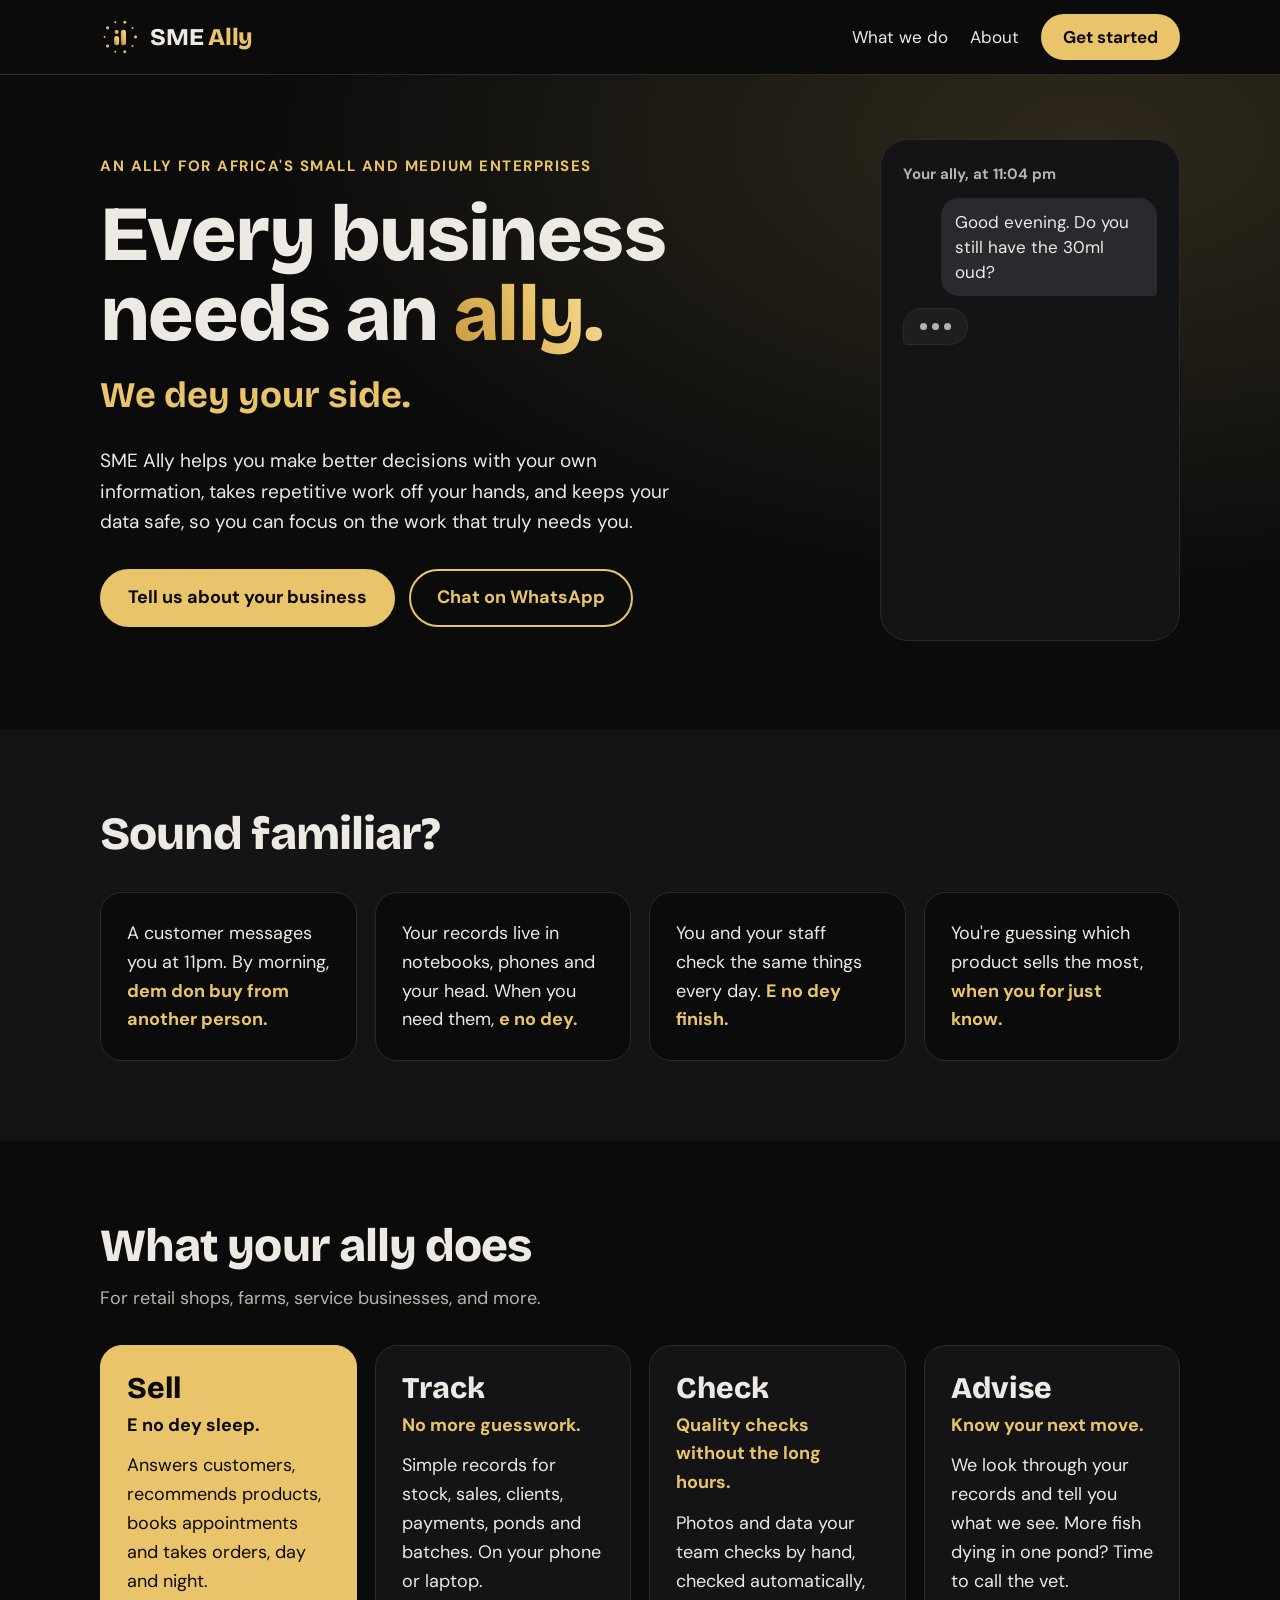
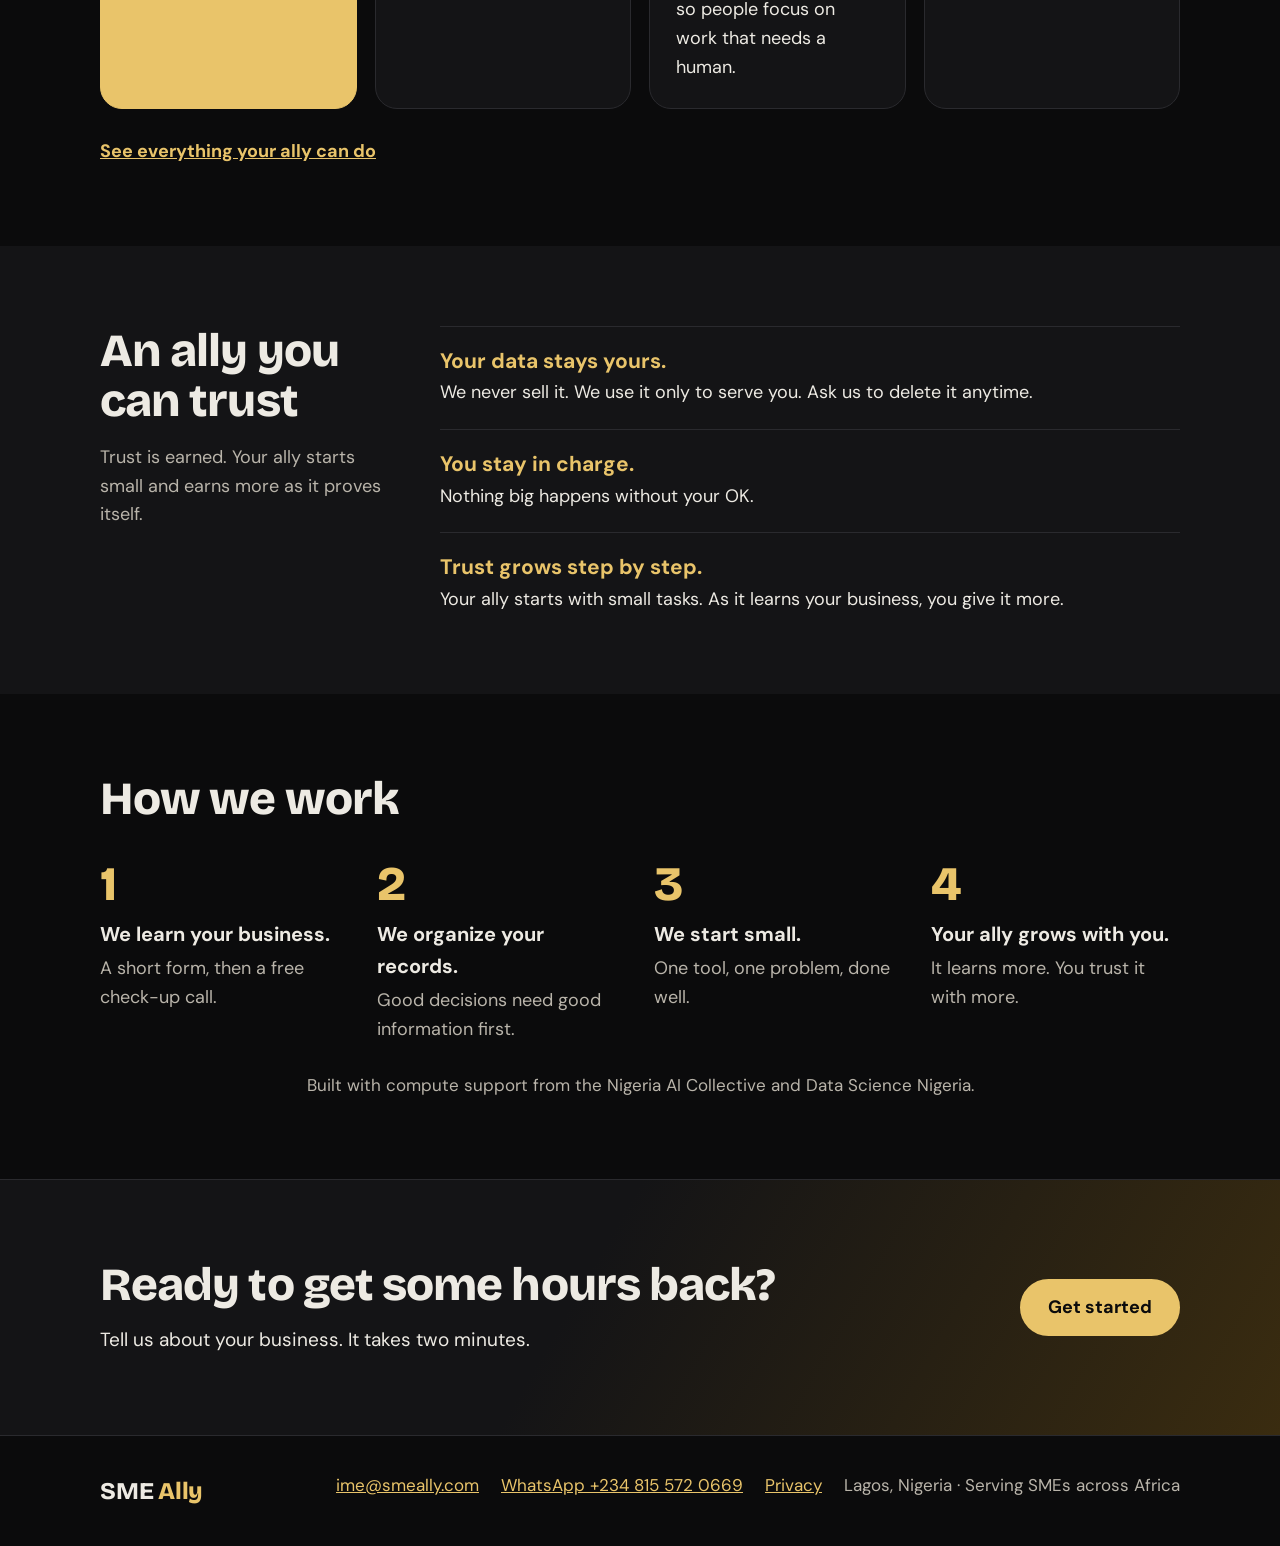
==== index.html @ 4cd68fbf "First upload" ====
<!doctype html>
<html lang="en">
<head>
<meta charset="utf-8">
<meta name="viewport" content="width=device-width, initial-scale=1">
<title>SME Ally: Every business needs an ally</title>
<meta name="description" content="SME Ally helps Africa's small and medium enterprises sell, track, check and decide better, with tools built around how your business really works.">
<meta name="theme-color" content="#0B0B0C">
<link rel="canonical" href="https://smeally.com/">
<meta property="og:type" content="website">
<meta property="og:site_name" content="SME Ally">
<meta property="og:title" content="SME Ally: Every business needs an ally">
<meta property="og:description" content="SME Ally helps Africa's small and medium enterprises sell, track, check and decide better, with tools built around how your business really works.">
<meta property="og:url" content="https://smeally.com/">
<meta property="og:image" content="https://smeally.com/images/og-image.png">
<meta property="og:image:width" content="1200">
<meta property="og:image:height" content="630">
<meta name="twitter:card" content="summary_large_image">
<link rel="icon" href="/images/favicon.svg" type="image/svg+xml">
<link rel="icon" href="/images/favicon-32.png" sizes="32x32" type="image/png">
<link rel="apple-touch-icon" href="/images/apple-touch-icon.png">
<link rel="preload" href="/fonts/dm-sans-latin-400-normal.woff2" as="font" type="font/woff2" crossorigin>
<link rel="preload" href="/fonts/bricolage-grotesque-latin-800-normal.woff2" as="font" type="font/woff2" crossorigin>
<link rel="stylesheet" href="/css/style.css">
</head>
<body>
<a class="skip" href="#main">Skip to content</a>
<header class="site-header">
<div class="wrap">
<a class="brand" href="/" aria-label="SME Ally home">
<img src="/images/mark.svg" width="40" height="40" alt="">
<span class="brand-name">SME <span>Ally</span></span>
</a>
<nav class="nav" aria-label="Main">
<a href="/what-we-do">What we do</a>
<a href="/about">About</a>
<a class="btn" href="/start">Get started</a>
</nav>
</div>
</header>
<main id="main">
<section class="hero">
<div class="wrap">
<div class="hero-text">
<p class="eyebrow">An ally for Africa's small and medium enterprises</p>
<h1 class="h1">Every business needs an <span class="gold-text">ally.</span></h1>
<p class="pidgin-line">We dey your side.</p>
<p class="lead">SME Ally helps you make better decisions with your own information, takes repetitive work off your hands, and keeps your data safe, so you can focus on the work that truly needs you.</p>
<div class="btn-row">
<a class="btn" href="/start">Tell us about your business</a>
<a class="btn btn-outline" href="https://wa.me/2348155720669">Chat on WhatsApp</a>
</div>
</div>
<div class="hero-side">
<div class="chat" id="hero-chat" role="img" aria-label="Example chat: a customer asks about a perfume late at night and the ally confirms it is available.">
<p class="chat-time">Your ally, at 11:04 pm</p>
<div class="bubble them">Good evening. Do you still have the 30ml oud?</div>
<div class="bubble ally">Good evening! Let me confirm that one real quick. Which area should we deliver to?</div>
<div class="bubble them">Ikeja</div>
<div class="bubble win">Good news, it's available.</div>
<p class="chat-foot">You were asleep. The sale wasn't.</p>
</div>
</div>
</div>
</section>

<section class="band">
<div class="wrap section">
<h2 class="h2">Sound familiar?</h2>
<div class="grid">
<div class="card"><p>A customer messages you at 11pm. By morning, <strong class="gold">dem don buy from another person.</strong></p></div>
<div class="card"><p>Your records live in notebooks, phones and your head. When you need them, <strong class="gold">e no dey.</strong></p></div>
<div class="card"><p>You and your staff check the same things every day. <strong class="gold">E no dey finish.</strong></p></div>
<div class="card"><p>You're guessing which product sells the most, <strong class="gold">when you for just know.</strong></p></div>
</div>
</div>
</section>

<section class="wrap section">
<h2 class="h2">What your ally does</h2>
<p class="muted" style="margin-top:12px">For retail shops, farms, service businesses, and more.</p>
<div class="grid">
<div class="card card-gold"><p class="card-title">Sell</p><p class="card-tag">E no dey sleep.</p><p>Answers customers, recommends products, books appointments and takes orders, day and night.</p></div>
<div class="card"><p class="card-title">Track</p><p class="card-tag">No more guesswork.</p><p>Simple records for stock, sales, clients, payments, ponds and batches. On your phone or laptop.</p></div>
<div class="card"><p class="card-title">Check</p><p class="card-tag">Quality checks without the long hours.</p><p>Photos and data your team checks by hand, checked automatically, so people focus on work that needs a human.</p></div>
<div class="card"><p class="card-title">Advise</p><p class="card-tag">Know your next move.</p><p>We look through your records and tell you what we see. More fish dying in one pond? Time to call the vet.</p></div>
</div>
<p style="margin-top:28px"><a href="/what-we-do"><strong>See everything your ally can do</strong></a></p>
</section>

<section class="band">
<div class="wrap section split">
<div>
<h2 class="h2">An ally you can trust</h2>
<p class="muted" style="margin-top:16px">Trust is earned. Your ally starts small and earns more as it proves itself.</p>
</div>
<div>
<div class="rule-item"><p class="card-label">Your data stays yours.</p><p>We never sell it. We use it only to serve you. Ask us to delete it anytime.</p></div>
<div class="rule-item"><p class="card-label">You stay in charge.</p><p>Nothing big happens without your OK.</p></div>
<div class="rule-item"><p class="card-label">Trust grows step by step.</p><p>Your ally starts with small tasks. As it learns your business, you give it more.</p></div>
</div>
</div>
</section>

<section class="wrap section">
<h2 class="h2">How we work</h2>
<div class="steps">
<div><p class="step-num">1</p><p class="step-title">We learn your business.</p><p class="muted">A short form, then a free check-up call.</p></div>
<div><p class="step-num">2</p><p class="step-title">We organize your records.</p><p class="muted">Good decisions need good information first.</p></div>
<div><p class="step-num">3</p><p class="step-title">We start small.</p><p class="muted">One tool, one problem, done well.</p></div>
<div><p class="step-num">4</p><p class="step-title">Your ally grows with you.</p><p class="muted">It learns more. You trust it with more.</p></div>
</div>

<!-- ============ DEMO VIDEO (hidden until the video is ready) ============
     When your demo video is on YouTube:
     1. On YouTube, press Share, then Embed, and copy the long code after "embed/" in the link.
        Example: https://www.youtube.com/embed/AbC123xyz  ->  the code is AbC123xyz
     2. Replace VIDEO_CODE below with that code.
     3. Delete the two lines below that have square brackets [ ] in them.
     4. Commit the change on GitHub. The site updates by itself in about a minute.
     ===================================================================== -->
<!-- [DELETE THIS LINE TO SHOW THE VIDEO]
<div style="margin-top:64px">
<h2 class="h2">See your ally at work</h2>
<p class="muted" style="margin:12px 0 24px">Watch the sales assistant answer a real customer and close the sale.</p>
<iframe class="video" src="https://www.youtube-nocookie.com/embed/VIDEO_CODE" title="SME Ally demo: the sales assistant closing a sale" loading="lazy" allow="accelerometer; encrypted-media; gyroscope; picture-in-picture" allowfullscreen></iframe>
</div>
[DELETE THIS LINE TO SHOW THE VIDEO] -->

<p class="credit">Built with compute support from the Nigeria AI Collective and Data Science Nigeria.</p>
</section>

<section class="cta-band">
<div class="wrap section cta-inner">
<div>
<h2 class="h2">Ready to get some hours back?</h2>
<p style="margin-top:14px;font-size:19px">Tell us about your business. It takes two minutes.</p>
</div>
<a class="btn" href="/start">Get started</a>
</div>
</section>
</main>
<footer class="site-footer">
<div class="wrap">
<span class="brand-name">SME <span>Ally</span></span>
<div class="footer-links">
<a href="mailto:ime@smeally.com">ime@smeally.com</a>
<a href="https://wa.me/2348155720669">WhatsApp +234 815 572 0669</a>
<a href="/privacy">Privacy</a>
<span>Lagos, Nigeria · Serving SMEs across Africa</span>
</div>
</div>
</footer>
<script src="/js/motion.js" defer></script>
</body>
</html>
---- css/style.css ----
/* SME Ally website styles
   Colours: black #0B0B0C, panel #141416, line #2A2A2E,
   soft white #EDEAE3, light grey #B9B4AA, gold #E9C46A.
   Readability rule: body text is never smaller than 17px and never dark grey. */

/* Fonts are stored on our own site so pages load fast on any network */
@font-face { font-family: 'DM Sans'; font-style: normal; font-weight: 400; font-display: swap; src: url('/fonts/dm-sans-latin-400-normal.woff2') format('woff2'); unicode-range: U+0000-00FF, U+0131, U+0152-0153, U+02BB-02BC, U+02C6, U+02DA, U+02DC, U+2000-206F, U+20AC, U+2122, U+2212, U+FEFF, U+FFFD; }
@font-face { font-family: 'DM Sans'; font-style: normal; font-weight: 400; font-display: swap; src: url('/fonts/dm-sans-latin-ext-400-normal.woff2') format('woff2'); unicode-range: U+0100-024F, U+20A0-20AB, U+20AD-20C0; }
@font-face { font-family: 'DM Sans'; font-style: normal; font-weight: 700; font-display: swap; src: url('/fonts/dm-sans-latin-700-normal.woff2') format('woff2'); }
@font-face { font-family: 'Bricolage Grotesque'; font-style: normal; font-weight: 700; font-display: swap; src: url('/fonts/bricolage-grotesque-latin-700-normal.woff2') format('woff2'); }
@font-face { font-family: 'Bricolage Grotesque'; font-style: normal; font-weight: 800; font-display: swap; src: url('/fonts/bricolage-grotesque-latin-800-normal.woff2') format('woff2'); }

:root {
  --bg: #0B0B0C;
  --panel: #141416;
  --panel-2: #1E1E21;
  --line: #2A2A2E;
  --field-line: #4A4A50;
  --text: #EDEAE3;
  --muted: #B9B4AA;
  --gold: #E9C46A;
  --gold-deep: #A8772A;
  --gold-light: #F7DFA0;
  --head: 'Bricolage Grotesque', system-ui, sans-serif;
  --body: 'DM Sans', system-ui, -apple-system, 'Segoe UI', Roboto, sans-serif;
}

*, *::before, *::after { box-sizing: border-box; }
html { -webkit-text-size-adjust: 100%; scroll-behavior: smooth; }
body {
  margin: 0;
  background: var(--bg);
  color: var(--text);
  font-family: var(--body);
  font-size: 18px;
  line-height: 1.6;
}
img, svg { display: block; max-width: 100%; }
a { color: var(--gold); }
a:hover { color: var(--gold-light); }
:focus-visible { outline: 3px solid var(--gold); outline-offset: 3px; border-radius: 6px; }
h1, h2, h3 { font-family: var(--head); font-weight: 800; letter-spacing: -0.02em; margin: 0; }
p { margin: 0; }

.wrap { max-width: 1120px; margin: 0 auto; padding-left: 20px; padding-right: 20px; }
.narrow { max-width: 760px; margin: 0 auto; padding-left: 20px; padding-right: 20px; }
.band { background: var(--panel); }
.section { padding-top: 80px; padding-bottom: 80px; }
.muted { color: var(--muted); }
.gold { color: var(--gold); }
.gold-text {
  background: linear-gradient(60deg, #C9973E, var(--gold) 55%, var(--gold-light));
  -webkit-background-clip: text; background-clip: text; color: transparent;
}
.skip { position: absolute; left: -999px; top: 8px; background: var(--gold); color: var(--bg); padding: 10px 16px; border-radius: 8px; z-index: 10; }
.skip:focus { left: 8px; }

/* Header */
.site-header { border-bottom: 1px solid var(--line); }
.site-header .wrap { display: flex; flex-wrap: wrap; align-items: center; justify-content: space-between; gap: 14px; padding-top: 14px; padding-bottom: 14px; }
.brand { display: flex; align-items: center; gap: 10px; text-decoration: none; color: var(--text); }
.brand:hover { color: var(--text); }
.brand-name { font-family: var(--head); font-weight: 800; font-size: 24px; letter-spacing: -0.01em; }
.brand-name span { color: var(--gold); }
.nav { display: flex; flex-wrap: wrap; align-items: center; gap: 8px 22px; font-size: 17px; }
.nav a { color: var(--text); text-decoration: none; padding: 6px 0; }
.nav a:hover { color: var(--gold); }
.nav a[aria-current="page"] { color: var(--gold); font-weight: 700; }

/* Buttons */
.btn {
  display: inline-block; text-decoration: none; font-weight: 700; font-size: 18px;
  font-family: inherit; line-height: 1.2; padding: 16px 26px; border-radius: 999px;
  background: var(--gold); color: var(--bg); border: 2px solid var(--gold); cursor: pointer;
}
.btn:hover { background: var(--gold-light); border-color: var(--gold-light); color: var(--bg); }
.btn-outline { background: transparent; color: var(--gold); }
.btn-outline:hover { background: rgba(233, 196, 106, 0.12); color: var(--gold-light); }
.nav .btn { font-size: 17px; padding: 11px 20px; color: var(--bg); }
.nav .btn:hover { color: var(--bg); }
.btn[disabled] { opacity: 0.6; cursor: wait; }
.btn-row { display: flex; flex-wrap: wrap; gap: 14px; margin-top: 32px; }

/* Shared type */
.eyebrow { font-size: 15px; font-weight: 700; letter-spacing: 0.1em; text-transform: uppercase; color: var(--gold); margin-bottom: 16px; }
.h1 { font-size: clamp(42px, 7vw, 78px); line-height: 1.03; }
.h2 { font-size: clamp(30px, 4.4vw, 46px); line-height: 1.1; }
.lead { font-size: 19px; max-width: 580px; margin-top: 22px; }
.pidgin-line { font-family: var(--head); font-weight: 700; font-size: clamp(26px, 3.4vw, 36px); color: var(--gold); margin-top: 12px; }

/* Hero */
.hero { background: radial-gradient(ellipse at 85% 10%, rgba(233, 196, 106, 0.16), rgba(11, 11, 12, 0) 55%); }
.hero .wrap { display: flex; flex-wrap: wrap; align-items: center; gap: 48px; padding-top: 64px; padding-bottom: 88px; }
.hero-text { flex: 999 1 520px; min-width: 0; }
.hero-side { flex: 1 1 300px; min-width: 0; display: flex; justify-content: center; }

/* Chat card */
.chat { width: 100%; max-width: 380px; background: var(--panel); border: 1px solid var(--line); border-radius: 28px; padding: 22px; display: flex; flex-direction: column; gap: 12px; }
.chat-time { font-size: 15px; font-weight: 700; color: var(--muted); }
.bubble { padding: 12px 14px; max-width: 85%; font-size: 17px; line-height: 1.45; }
.bubble.them { align-self: flex-end; background: var(--line); border-radius: 18px 18px 4px 18px; }
.bubble.ally { align-self: flex-start; background: var(--panel-2); border: 1px solid var(--line); border-radius: 18px 18px 18px 4px; }
.bubble.win { align-self: flex-start; background: var(--gold); color: var(--bg); border-radius: 18px 18px 18px 4px; font-weight: 700; }
.chat-foot { font-size: 15px; color: var(--muted); margin-top: 4px; }

/* Grids and cards */
.grid { display: grid; grid-template-columns: repeat(auto-fit, minmax(240px, 1fr)); gap: 18px; margin-top: 32px; }
.card { background: var(--panel); border: 1px solid var(--line); border-radius: 22px; padding: 26px; }
.band .card { background: var(--bg); }
.card-gold { background: var(--gold); color: var(--bg); border-color: var(--gold); }
.card-title { font-family: var(--head); font-weight: 800; font-size: 30px; line-height: 1.1; }
.card-tag { font-weight: 700; margin: 6px 0 12px; color: var(--gold); }
.card-gold .card-tag { color: var(--bg); }
.card-label { font-weight: 700; font-size: 21px; color: var(--gold); }

/* Trust */
.split { display: flex; flex-wrap: wrap; gap: 40px; }
.split > :first-child { flex: 1 1 300px; min-width: 0; }
.split > :last-child { flex: 999 1 460px; min-width: 0; display: flex; flex-direction: column; gap: 22px; }
.rule-item { padding-top: 18px; border-top: 1px solid var(--line); }

/* Steps */
.steps { display: grid; grid-template-columns: repeat(auto-fit, minmax(220px, 1fr)); gap: 28px; margin-top: 36px; }
.step-num { font-family: var(--head); font-weight: 800; font-size: 48px; line-height: 1; color: var(--gold); }
.step-title { font-weight: 700; font-size: 20px; margin: 10px 0 4px; }

/* Video (shown once the demo is ready) */
.video { aspect-ratio: 16 / 9; width: 100%; border: 0; border-radius: 22px; background: var(--panel); }

/* CTA band */
.cta-band { background: linear-gradient(120deg, var(--panel) 0%, var(--panel) 45%, #3A2C10 100%); border-top: 1px solid var(--line); }
.cta-box { background: linear-gradient(120deg, var(--panel) 0%, var(--panel) 50%, #3A2C10 100%); border: 1px solid var(--line); border-radius: 28px; padding: 40px 28px; }
.cta-inner { display: flex; flex-wrap: wrap; align-items: center; justify-content: space-between; gap: 24px; }
.cta-inner > div { flex: 999 1 420px; min-width: 0; }

/* What we do */
.service { background: var(--panel); border: 1px solid var(--line); border-radius: 28px; padding: 32px 26px; display: flex; flex-wrap: wrap; gap: 32px; }
.service-main { flex: 1 1 280px; min-width: 0; }
.service-examples { flex: 2 1 420px; min-width: 0; display: flex; flex-direction: column; gap: 12px; }
.service-examples > p:not(.small-caps) { padding-top: 12px; border-top: 1px solid var(--line); }
.service-name { font-family: var(--head); font-weight: 800; font-size: 40px; color: var(--gold); line-height: 1.1; }
.small-caps { font-size: 15px; font-weight: 700; letter-spacing: 0.08em; text-transform: uppercase; color: var(--muted); }
.stack { display: flex; flex-direction: column; gap: 22px; }
.faq-item { padding: 20px 0; border-top: 1px solid var(--line); }
.faq-item:last-child { border-bottom: 1px solid var(--line); }
.faq-q { font-weight: 700; font-size: 20px; color: var(--gold); margin-bottom: 6px; }

/* About */
.photo-wrap { flex: 1 1 280px; min-width: 0; display: flex; flex-direction: column; align-items: center; gap: 14px; }
.photo { position: relative; width: 280px; max-width: 100%; aspect-ratio: 280 / 340; border-radius: 28px; overflow: hidden; background: var(--panel); border: 1px solid var(--line); display: flex; align-items: center; justify-content: center; }
.photo img { position: absolute; inset: 0; width: 100%; height: 100%; object-fit: cover; }
.photo-fallback { width: 45%; opacity: 0.9; }
.faith { border-top: 1px solid var(--gold-deep); border-bottom: 1px solid var(--gold-deep); padding: 26px 0; text-align: center; font-family: var(--head); font-weight: 700; font-size: 24px; line-height: 1.4; margin-top: 32px; }
.big-quote { font-family: var(--head); font-weight: 700; font-size: 26px; line-height: 1.3; }

/* Form */
.form { display: flex; flex-direction: column; gap: 22px; margin-top: 32px; }
.field { display: flex; flex-direction: column; gap: 8px; }
.field label, .legend { font-weight: 700; }
.hint { font-size: 16px; color: var(--muted); margin-top: -4px; }
.input {
  width: 100%; padding: 14px 16px; border-radius: 12px; border: 1px solid var(--field-line);
  background: var(--panel); color: var(--text); font-size: 17px; font-family: inherit;
}
.input::placeholder { color: #8F8A82; }
textarea.input { resize: vertical; min-height: 120px; }
.input[aria-invalid="true"] { border-color: #F2A285; }
.error-text { color: #F2A285; font-size: 16px; font-weight: 700; }
fieldset { border: 0; padding: 0; margin: 0; }
.choice-row { display: flex; flex-wrap: wrap; gap: 12px; margin-top: 10px; }
.choice { position: relative; }
.choice input { position: absolute; opacity: 0; width: 1px; height: 1px; }
.choice span {
  display: inline-block; padding: 14px 22px; border-radius: 999px; border: 2px solid var(--gold);
  color: var(--gold); font-weight: 700; font-size: 17px; cursor: pointer;
}
.choice input:checked + span { background: var(--gold); color: var(--bg); }
.choice input:focus-visible + span { outline: 3px solid var(--gold-light); outline-offset: 3px; }
.call-note { background: var(--panel); border: 1px solid var(--line); border-radius: 16px; padding: 16px 18px; font-size: 17px; }
.honey { position: absolute; left: -5000px; }
.status { padding: 18px 20px; border-radius: 16px; border: 1px solid var(--line); background: var(--panel); }
.done { text-align: center; padding: 24px 0; }
.done svg { margin: 0 auto; }
#cal-box { width: 100%; min-height: 520px; margin-top: 24px; border-radius: 20px; overflow: auto; }
[hidden] { display: none !important; }

/* Legal */
.legal h2 { font-size: 26px; margin: 36px 0 10px; }
.legal p, .legal li { margin-bottom: 10px; }
.legal ul { padding-left: 22px; }

/* Footer */
.site-footer { border-top: 1px solid var(--line); }
.site-footer .wrap { display: flex; flex-wrap: wrap; justify-content: space-between; gap: 18px; padding-top: 36px; padding-bottom: 36px; font-size: 17px; color: var(--muted); }
.footer-links { display: flex; flex-wrap: wrap; gap: 10px 22px; }
.credit { text-align: center; font-size: 17px; color: var(--muted); margin-top: 28px; }

@media (max-width: 560px) {
  .section { padding-top: 60px; padding-bottom: 60px; }
  .hero .wrap { padding-top: 40px; padding-bottom: 64px; }
  .brand-name { font-size: 22px; }
  .nav { gap: 6px 16px; }
  .btn-row .btn { width: 100%; text-align: center; }
}
.site-footer .brand-name { color: var(--text); }

/* ---------- Movement (kept gentle on purpose) ---------- */

/* Buttons and cards lift slightly when pointed at or tapped */
.btn, .choice span { transition: transform .18s ease, box-shadow .18s ease, background-color .18s ease, color .18s ease; }
.card, .service, .chat { transition: transform .22s ease, border-color .22s ease, box-shadow .22s ease; }
@media (hover: hover) {
  .btn:hover, .choice span:hover { transform: translateY(-2px); box-shadow: 0 8px 22px rgba(233, 196, 106, 0.22); }
  .card:hover, .service:hover { transform: translateY(-4px); border-color: rgba(233, 196, 106, 0.45); box-shadow: 0 14px 34px rgba(0, 0, 0, 0.45); }
  .card-gold:hover { box-shadow: 0 14px 34px rgba(233, 196, 106, 0.25); }
}
.btn:active, .choice span:active { transform: translateY(1px) scale(0.98); }
.card:active, .service:active { transform: translateY(-2px); border-color: rgba(233, 196, 106, 0.45); }

/* Sections rise softly into view (only when motion.js runs) */
.motion .reveal { opacity: 0; transform: translateY(18px); transition: opacity .6s ease, transform .6s ease; }
.motion .reveal.in { opacity: 1; transform: none; }
.motion .card.reveal.in:hover, .motion .service.reveal.in:hover { transform: translateY(-4px); }

/* Home page chat plays out like a real conversation */
.chat.playing .bubble, .chat.playing .chat-foot { display: none; }
.chat.playing .bubble.show, .chat.playing .chat-foot.show { display: block; animation: pop-in .35s ease both; }
.chat.playing .typing.show { display: flex; animation: pop-in .35s ease both; gap: 5px; align-items: center; width: auto; padding: 14px 16px; }
.typing span { width: 7px; height: 7px; border-radius: 50%; background: var(--muted); animation: dot 1s infinite ease-in-out; }
.typing span:nth-child(2) { animation-delay: .15s; }
.typing span:nth-child(3) { animation-delay: .3s; }
@keyframes pop-in { from { opacity: 0; transform: translateY(8px); } to { opacity: 1; transform: none; } }
@keyframes dot { 0%, 60%, 100% { opacity: .35; transform: translateY(0); } 30% { opacity: 1; transform: translateY(-3px); } }

/* Anyone whose phone asks for less motion gets a still page */
@media (prefers-reduced-motion: reduce) {
  *, *::before, *::after { animation: none !important; transition: none !important; }
  .btn:hover, .card:hover, .service:hover, .choice span:hover { transform: none !important; }
}
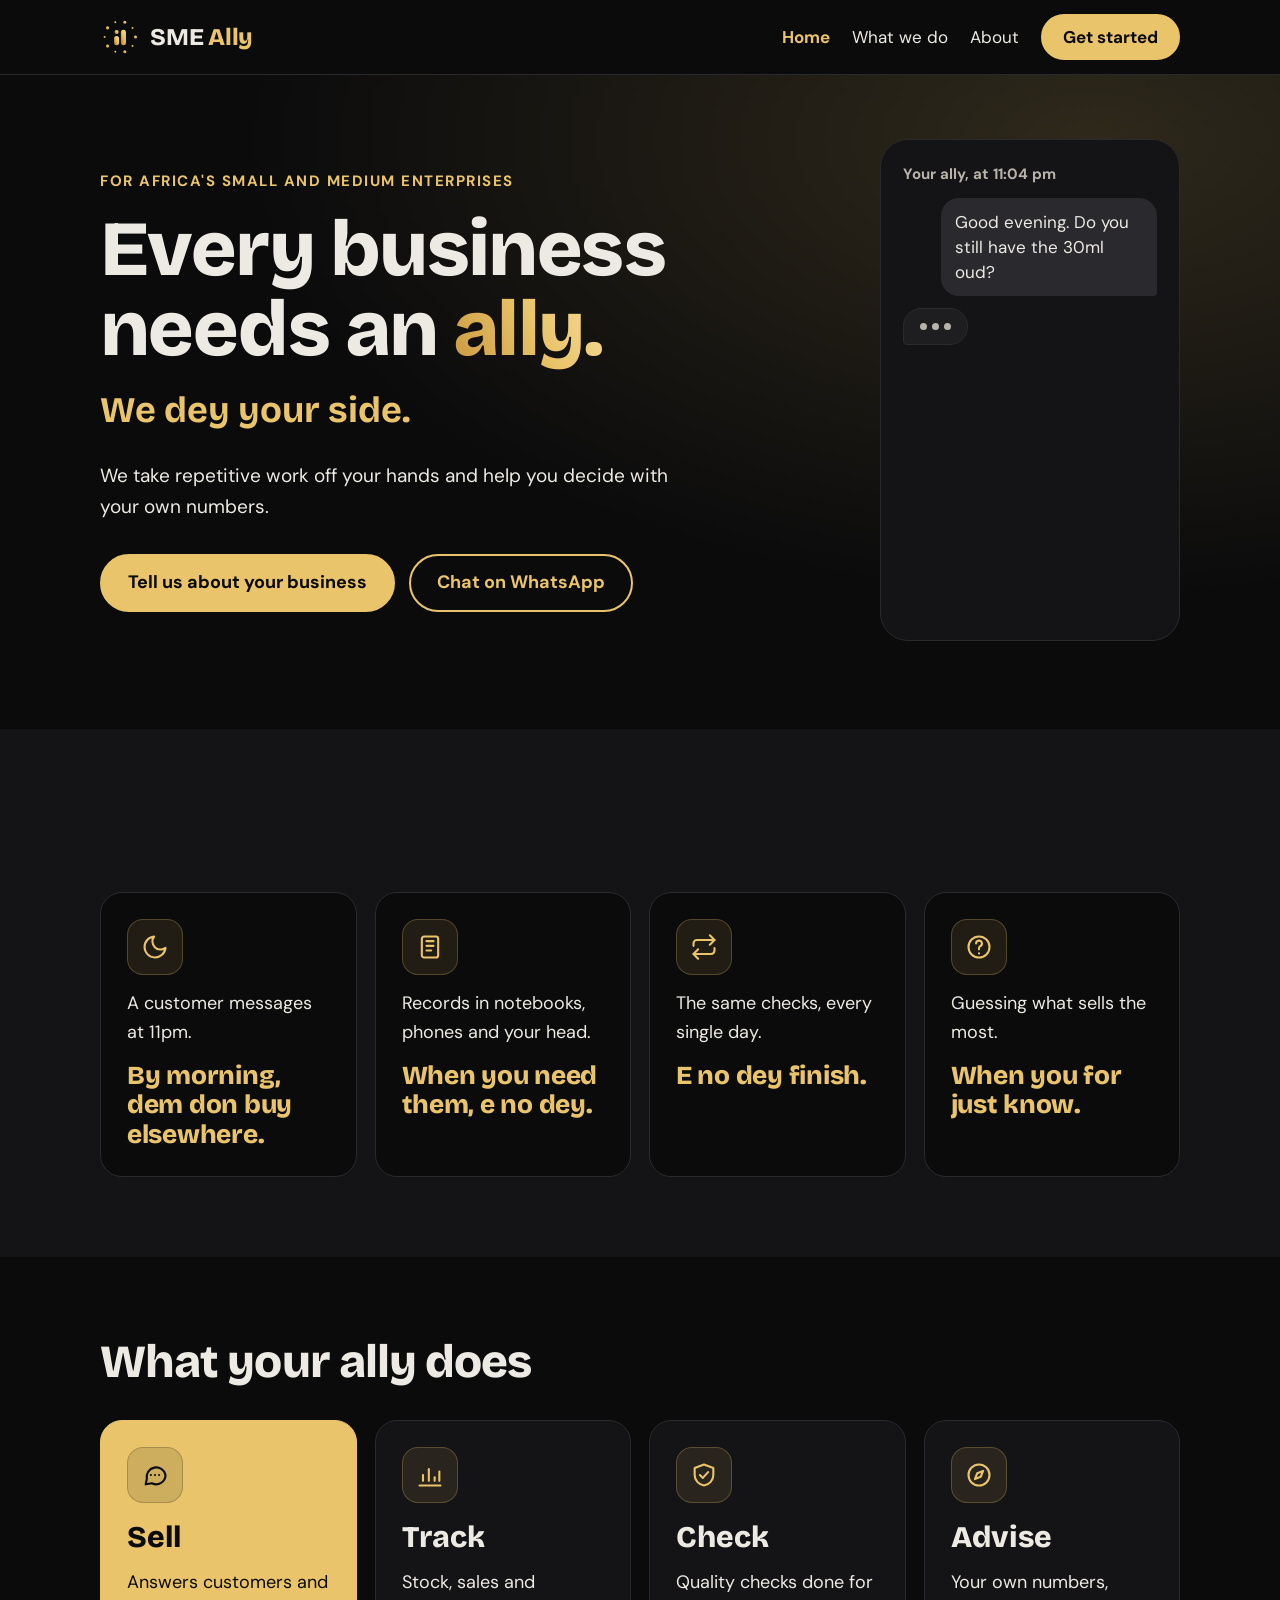
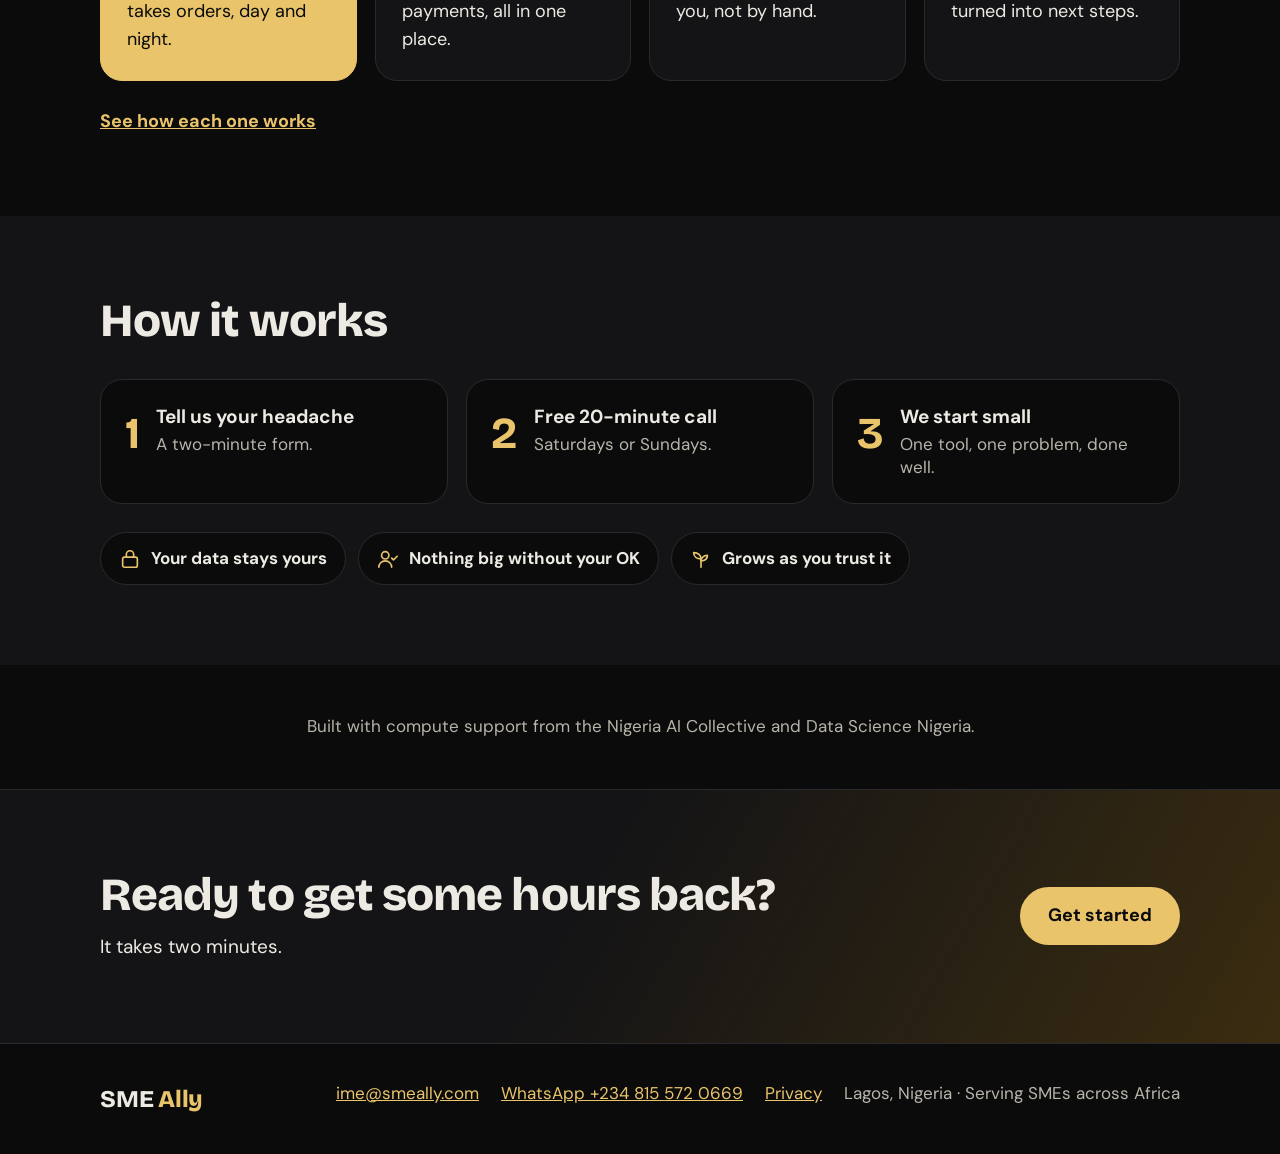
==== commit fa79d4e2: "Third upload" ====
--- a/index.html
+++ b/index.html
@@ -32,9 +32,10 @@
 <span class="brand-name">SME <span>Ally</span></span>
 </a>
 <nav class="nav" aria-label="Main">
-<a href="/what-we-do">What we do</a>
-<a href="/about">About</a>
-<a class="btn" href="/start">Get started</a>
+<a href="/" aria-current="page">Home</a>
+<a href="/what-we-do.html">What we do</a>
+<a href="/about.html">About</a>
+<a class="btn" href="/start.html">Get started</a>
 </nav>
 </div>
 </header>
@@ -42,12 +43,12 @@
 <section class="hero">
 <div class="wrap">
 <div class="hero-text">
-<p class="eyebrow">An ally for Africa's small and medium enterprises</p>
+<p class="eyebrow">For Africa's small and medium enterprises</p>
 <h1 class="h1">Every business needs an <span class="gold-text">ally.</span></h1>
 <p class="pidgin-line">We dey your side.</p>
-<p class="lead">SME Ally helps you make better decisions with your own information, takes repetitive work off your hands, and keeps your data safe, so you can focus on the work that truly needs you.</p>
+<p class="lead">We take repetitive work off your hands and help you decide with your own numbers.</p>
 <div class="btn-row">
-<a class="btn" href="/start">Tell us about your business</a>
+<a class="btn" href="/start.html">Tell us about your business</a>
 <a class="btn btn-outline" href="https://wa.me/2348155720669">Chat on WhatsApp</a>
 </div>
 </div>
@@ -68,75 +69,67 @@
 <div class="wrap section">
 <h2 class="h2">Sound familiar?</h2>
 <div class="grid">
-<div class="card"><p>A customer messages you at 11pm. By morning, <strong class="gold">dem don buy from another person.</strong></p></div>
-<div class="card"><p>Your records live in notebooks, phones and your head. When you need them, <strong class="gold">e no dey.</strong></p></div>
-<div class="card"><p>You and your staff check the same things every day. <strong class="gold">E no dey finish.</strong></p></div>
-<div class="card"><p>You're guessing which product sells the most, <strong class="gold">when you for just know.</strong></p></div>
+<div class="card pain"><div class="icon-box"><svg class="icon" viewBox="0 0 24 24" aria-hidden="true"><path d="M21 12.8A9 9 0 1 1 11.2 3a7 7 0 0 0 9.8 9.8z"/></svg></div><p class="pain-set">A customer messages at 11pm.</p><p class="pain-punch">By morning, dem don buy elsewhere.</p></div>
+<div class="card pain"><div class="icon-box"><svg class="icon" viewBox="0 0 24 24" aria-hidden="true"><rect x="5" y="3" width="14" height="18" rx="2"/><path d="M9 7h6M9 11h6M9 15h4"/></svg></div><p class="pain-set">Records in notebooks, phones and your head.</p><p class="pain-punch">When you need them, e no dey.</p></div>
+<div class="card pain"><div class="icon-box"><svg class="icon" viewBox="0 0 24 24" aria-hidden="true"><path d="M17 2l4 4-4 4"/><path d="M3 11V9a3 3 0 0 1 3-3h15"/><path d="M7 22l-4-4 4-4"/><path d="M21 13v2a3 3 0 0 1-3 3H3"/></svg></div><p class="pain-set">The same checks, every single day.</p><p class="pain-punch">E no dey finish.</p></div>
+<div class="card pain"><div class="icon-box"><svg class="icon" viewBox="0 0 24 24" aria-hidden="true"><circle cx="12" cy="12" r="9"/><path d="M9.5 9a2.5 2.5 0 1 1 3.5 2.3c-.6.3-1 .9-1 1.6V14"/><path d="M12 17.5h.01"/></svg></div><p class="pain-set">Guessing what sells the most.</p><p class="pain-punch">When you for just know.</p></div>
 </div>
 </div>
 </section>
 
 <section class="wrap section">
 <h2 class="h2">What your ally does</h2>
-<p class="muted" style="margin-top:12px">For retail shops, farms, service businesses, and more.</p>
 <div class="grid">
-<div class="card card-gold"><p class="card-title">Sell</p><p class="card-tag">E no dey sleep.</p><p>Answers customers, recommends products, books appointments and takes orders, day and night.</p></div>
-<div class="card"><p class="card-title">Track</p><p class="card-tag">No more guesswork.</p><p>Simple records for stock, sales, clients, payments, ponds and batches. On your phone or laptop.</p></div>
-<div class="card"><p class="card-title">Check</p><p class="card-tag">Quality checks without the long hours.</p><p>Photos and data your team checks by hand, checked automatically, so people focus on work that needs a human.</p></div>
-<div class="card"><p class="card-title">Advise</p><p class="card-tag">Know your next move.</p><p>We look through your records and tell you what we see. More fish dying in one pond? Time to call the vet.</p></div>
+<div class="card tile card-gold"><div class="icon-box"><svg class="icon" viewBox="0 0 24 24" aria-hidden="true"><path d="M21 12a8 8 0 0 1-11.6 7.1L4 20l1-4.6A8 8 0 1 1 21 12z"/><path d="M8.5 12h.01M12 12h.01M15.5 12h.01"/></svg></div><p class="card-title">Sell</p><p>Answers customers and takes orders, day and night.</p></div>
+<div class="card tile"><div class="icon-box"><svg class="icon" viewBox="0 0 24 24" aria-hidden="true"><path d="M3 21h18"/><path d="M6 17v-5"/><path d="M11 17V7"/><path d="M16 17v-3"/><path d="M20 17V9"/></svg></div><p class="card-title">Track</p><p>Stock, sales and payments, all in one place.</p></div>
+<div class="card tile"><div class="icon-box"><svg class="icon" viewBox="0 0 24 24" aria-hidden="true"><path d="M12 3l8 3v6c0 4.5-3.4 8.3-8 9-4.6-.7-8-4.5-8-9V6z"/><path d="M8.5 12l2.5 2.5 4.5-5"/></svg></div><p class="card-title">Check</p><p>Quality checks done for you, not by hand.</p></div>
+<div class="card tile"><div class="icon-box"><svg class="icon" viewBox="0 0 24 24" aria-hidden="true"><circle cx="12" cy="12" r="9"/><path d="M15.5 8.5l-2 5-5 2 2-5z"/></svg></div><p class="card-title">Advise</p><p>Your own numbers, turned into next steps.</p></div>
 </div>
-<p style="margin-top:28px"><a href="/what-we-do"><strong>See everything your ally can do</strong></a></p>
+<p style="margin-top:26px"><a href="/what-we-do.html"><strong>See how each one works</strong></a></p>
 </section>
 
 <section class="band">
-<div class="wrap section split">
-<div>
-<h2 class="h2">An ally you can trust</h2>
-<p class="muted" style="margin-top:16px">Trust is earned. Your ally starts small and earns more as it proves itself.</p>
+<div class="wrap section">
+<h2 class="h2">How it works</h2>
+<div class="step-row">
+<div class="step-card"><p class="step-num">1</p><p>Tell us your headache<span>A two-minute form.</span></p></div>
+<div class="step-card"><p class="step-num">2</p><p>Free 20-minute call<span>Saturdays or Sundays.</span></p></div>
+<div class="step-card"><p class="step-num">3</p><p>We start small<span>One tool, one problem, done well.</span></p></div>
 </div>
-<div>
-<div class="rule-item"><p class="card-label">Your data stays yours.</p><p>We never sell it. We use it only to serve you. Ask us to delete it anytime.</p></div>
-<div class="rule-item"><p class="card-label">You stay in charge.</p><p>Nothing big happens without your OK.</p></div>
-<div class="rule-item"><p class="card-label">Trust grows step by step.</p><p>Your ally starts with small tasks. As it learns your business, you give it more.</p></div>
+<div class="pills">
+<span class="pill"><svg class="icon" viewBox="0 0 24 24" aria-hidden="true"><rect x="4" y="10" width="16" height="11" rx="2"/><path d="M8 10V7a4 4 0 0 1 8 0v3"/></svg>Your data stays yours</span>
+<span class="pill"><svg class="icon" viewBox="0 0 24 24" aria-hidden="true"><circle cx="9" cy="8" r="4"/><path d="M2 21a7 7 0 0 1 14 0"/><path d="M16 11l2 2 4-4"/></svg>Nothing big without your OK</span>
+<span class="pill"><svg class="icon" viewBox="0 0 24 24" aria-hidden="true"><path d="M12 21v-9"/><path d="M12 12C12 8 9 5 4 5c0 4 3 7 8 7z"/><path d="M12 14c0-3 2.5-6 7-6 0 3.5-2.5 6-7 6z"/></svg>Grows as you trust it</span>
 </div>
 </div>
 </section>
 
-<section class="wrap section">
-<h2 class="h2">How we work</h2>
-<div class="steps">
-<div><p class="step-num">1</p><p class="step-title">We learn your business.</p><p class="muted">A short form, then a free check-up call.</p></div>
-<div><p class="step-num">2</p><p class="step-title">We organize your records.</p><p class="muted">Good decisions need good information first.</p></div>
-<div><p class="step-num">3</p><p class="step-title">We start small.</p><p class="muted">One tool, one problem, done well.</p></div>
-<div><p class="step-num">4</p><p class="step-title">Your ally grows with you.</p><p class="muted">It learns more. You trust it with more.</p></div>
-</div>
-
+<section class="wrap" style="padding-top:8px;padding-bottom:8px">
 <!-- ============ DEMO VIDEO (hidden until the video is ready) ============
      When your demo video is on YouTube:
-     1. On YouTube, press Share, then Embed, and copy the long code after "embed/" in the link.
+     1. On YouTube, press Share, then Embed, and copy the code after "embed/" in the link.
         Example: https://www.youtube.com/embed/AbC123xyz  ->  the code is AbC123xyz
      2. Replace VIDEO_CODE below with that code.
      3. Delete the two lines below that have square brackets [ ] in them.
      4. Commit the change on GitHub. The site updates by itself in about a minute.
      ===================================================================== -->
 <!-- [DELETE THIS LINE TO SHOW THE VIDEO]
-<div style="margin-top:64px">
+<div class="section">
 <h2 class="h2">See your ally at work</h2>
-<p class="muted" style="margin:12px 0 24px">Watch the sales assistant answer a real customer and close the sale.</p>
+<p class="section-sub" style="margin-bottom:24px">A real customer, a real sale.</p>
 <iframe class="video" src="https://www.youtube-nocookie.com/embed/VIDEO_CODE" title="SME Ally demo: the sales assistant closing a sale" loading="lazy" allow="accelerometer; encrypted-media; gyroscope; picture-in-picture" allowfullscreen></iframe>
 </div>
 [DELETE THIS LINE TO SHOW THE VIDEO] -->
-
-<p class="credit">Built with compute support from the Nigeria AI Collective and Data Science Nigeria.</p>
+<p class="credit" style="margin:40px 0">Built with compute support from the Nigeria AI Collective and Data Science Nigeria.</p>
 </section>
 
 <section class="cta-band">
 <div class="wrap section cta-inner">
 <div>
 <h2 class="h2">Ready to get some hours back?</h2>
-<p style="margin-top:14px;font-size:19px">Tell us about your business. It takes two minutes.</p>
+<p style="margin-top:12px;font-size:19px">It takes two minutes.</p>
 </div>
-<a class="btn" href="/start">Get started</a>
+<a class="btn" href="/start.html">Get started</a>
 </div>
 </section>
 </main>
@@ -146,7 +139,7 @@
 <div class="footer-links">
 <a href="mailto:ime@smeally.com">ime@smeally.com</a>
 <a href="https://wa.me/2348155720669">WhatsApp +234 815 572 0669</a>
-<a href="/privacy">Privacy</a>
+<a href="/privacy.html">Privacy</a>
 <span>Lagos, Nigeria · Serving SMEs across Africa</span>
 </div>
 </div>
--- a/css/style.css
+++ b/css/style.css
@@ -237,3 +237,68 @@
   *, *::before, *::after { animation: none !important; transition: none !important; }
   .btn:hover, .card:hover, .service:hover, .choice span:hover { transform: none !important; }
 }
+
+/* ================= Version 2: fewer words, more to look at ================= */
+.icon { width: 28px; height: 28px; stroke: var(--gold); fill: none; stroke-width: 1.8; stroke-linecap: round; stroke-linejoin: round; flex: none; }
+.icon-lg { width: 40px; height: 40px; }
+.icon-box { width: 56px; height: 56px; border-radius: 16px; background: rgba(233, 196, 106, 0.1); border: 1px solid rgba(233, 196, 106, 0.25); display: flex; align-items: center; justify-content: center; }
+.card-gold .icon-box { background: rgba(11, 11, 12, 0.12); border-color: rgba(11, 11, 12, 0.2); }
+.card-gold .icon { stroke: var(--bg); }
+.section-sub { font-size: 19px; color: var(--muted); margin-top: 10px; max-width: 560px; }
+
+/* Pain tiles */
+.pain { display: flex; flex-direction: column; gap: 14px; }
+.pain-set { font-size: 18px; }
+.pain-punch { font-family: var(--head); font-weight: 800; font-size: 26px; line-height: 1.15; color: var(--gold); letter-spacing: -0.01em; }
+
+/* Service tiles */
+.tile { display: flex; flex-direction: column; gap: 14px; }
+.tile .card-title { margin-top: 4px; }
+
+/* Steps row */
+.step-row { display: grid; grid-template-columns: repeat(auto-fit, minmax(220px, 1fr)); gap: 18px; margin-top: 32px; counter-reset: s; }
+.step-card { background: var(--bg); border: 1px solid var(--line); border-radius: 22px; padding: 24px; display: flex; gap: 16px; align-items: flex-start; }
+.step-card .step-num { font-size: 44px; }
+.step-card p { font-weight: 700; font-size: 19px; line-height: 1.35; }
+.step-card span { display: block; font-weight: 400; color: var(--muted); font-size: 17px; margin-top: 4px; }
+
+/* Trust pills */
+.pills { display: flex; flex-wrap: wrap; gap: 12px; margin-top: 28px; }
+.pill { display: inline-flex; align-items: center; gap: 10px; padding: 12px 18px; border-radius: 999px; border: 1px solid var(--line); background: var(--panel); font-weight: 700; font-size: 17px; }
+.band .pill { background: var(--bg); }
+.pill .icon { width: 22px; height: 22px; }
+
+/* What we do: tabs */
+.svc { background: var(--panel); border: 1px solid var(--line); border-radius: 28px; padding: 28px 24px; display: flex; flex-wrap: wrap; gap: 28px; align-items: flex-start; }
+.svc-main { flex: 1 1 260px; min-width: 0; display: flex; flex-direction: column; gap: 12px; }
+.svc-name { font-family: var(--head); font-weight: 800; font-size: 40px; line-height: 1; color: var(--gold); }
+.svc-tag { font-weight: 700; font-size: 21px; }
+.svc-side { flex: 1.4 1 340px; min-width: 0; }
+.tabs { display: flex; flex-wrap: wrap; gap: 8px; }
+.tab { font: inherit; font-size: 16px; font-weight: 700; padding: 10px 16px; border-radius: 999px; border: 1px solid var(--field-line); background: transparent; color: var(--text); cursor: pointer; transition: background-color .18s ease, color .18s ease, border-color .18s ease; }
+.tab[aria-selected="true"] { background: var(--gold); border-color: var(--gold); color: var(--bg); }
+.tab-panel { margin-top: 14px; background: var(--bg); border: 1px solid var(--line); border-radius: 18px; padding: 18px 20px; font-size: 18px; min-height: 92px; }
+.tab-panel[hidden] { display: none; }
+.svc .pidgin { color: var(--gold); font-weight: 700; }
+
+/* FAQ with tap to open */
+details.faq { border-top: 1px solid var(--line); }
+details.faq:last-of-type { border-bottom: 1px solid var(--line); }
+details.faq summary { list-style: none; cursor: pointer; padding: 20px 40px 20px 0; position: relative; font-weight: 700; font-size: 20px; color: var(--gold); }
+details.faq summary::-webkit-details-marker { display: none; }
+details.faq summary::after { content: '+'; position: absolute; right: 4px; top: 14px; font-size: 30px; font-weight: 400; color: var(--gold); transition: transform .2s ease; }
+details.faq[open] summary::after { transform: rotate(45deg); }
+details.faq p { padding: 0 0 20px; }
+
+/* About: timeline and beliefs */
+.timeline { list-style: none; padding: 0; margin: 28px 0 0; position: relative; }
+.timeline::before { content: ''; position: absolute; left: 11px; top: 8px; bottom: 8px; width: 2px; background: linear-gradient(var(--gold), rgba(233,196,106,0.15)); }
+.timeline li { position: relative; padding: 0 0 26px 44px; }
+.timeline li::before { content: ''; position: absolute; left: 4px; top: 6px; width: 16px; height: 16px; border-radius: 50%; background: var(--bg); border: 3px solid var(--gold); }
+.timeline li.now::before { background: var(--gold); }
+.timeline .when { font-size: 15px; font-weight: 700; letter-spacing: 0.08em; text-transform: uppercase; color: var(--muted); }
+.timeline .what { font-weight: 700; font-size: 20px; }
+.belief { display: flex; flex-direction: column; gap: 10px; }
+.photo-real { width: 300px; max-width: 100%; aspect-ratio: 3 / 4; border-radius: 28px; overflow: hidden; border: 1px solid var(--line); box-shadow: 0 24px 60px rgba(0,0,0,0.5), 0 0 0 6px rgba(233,196,106,0.08); background: var(--panel); position: relative; }
+.photo-real img { width: 100%; height: 100%; object-fit: cover; }
+.photo-real .photo-fallback { position: absolute; inset: 0; margin: auto; width: 45%; height: auto; }
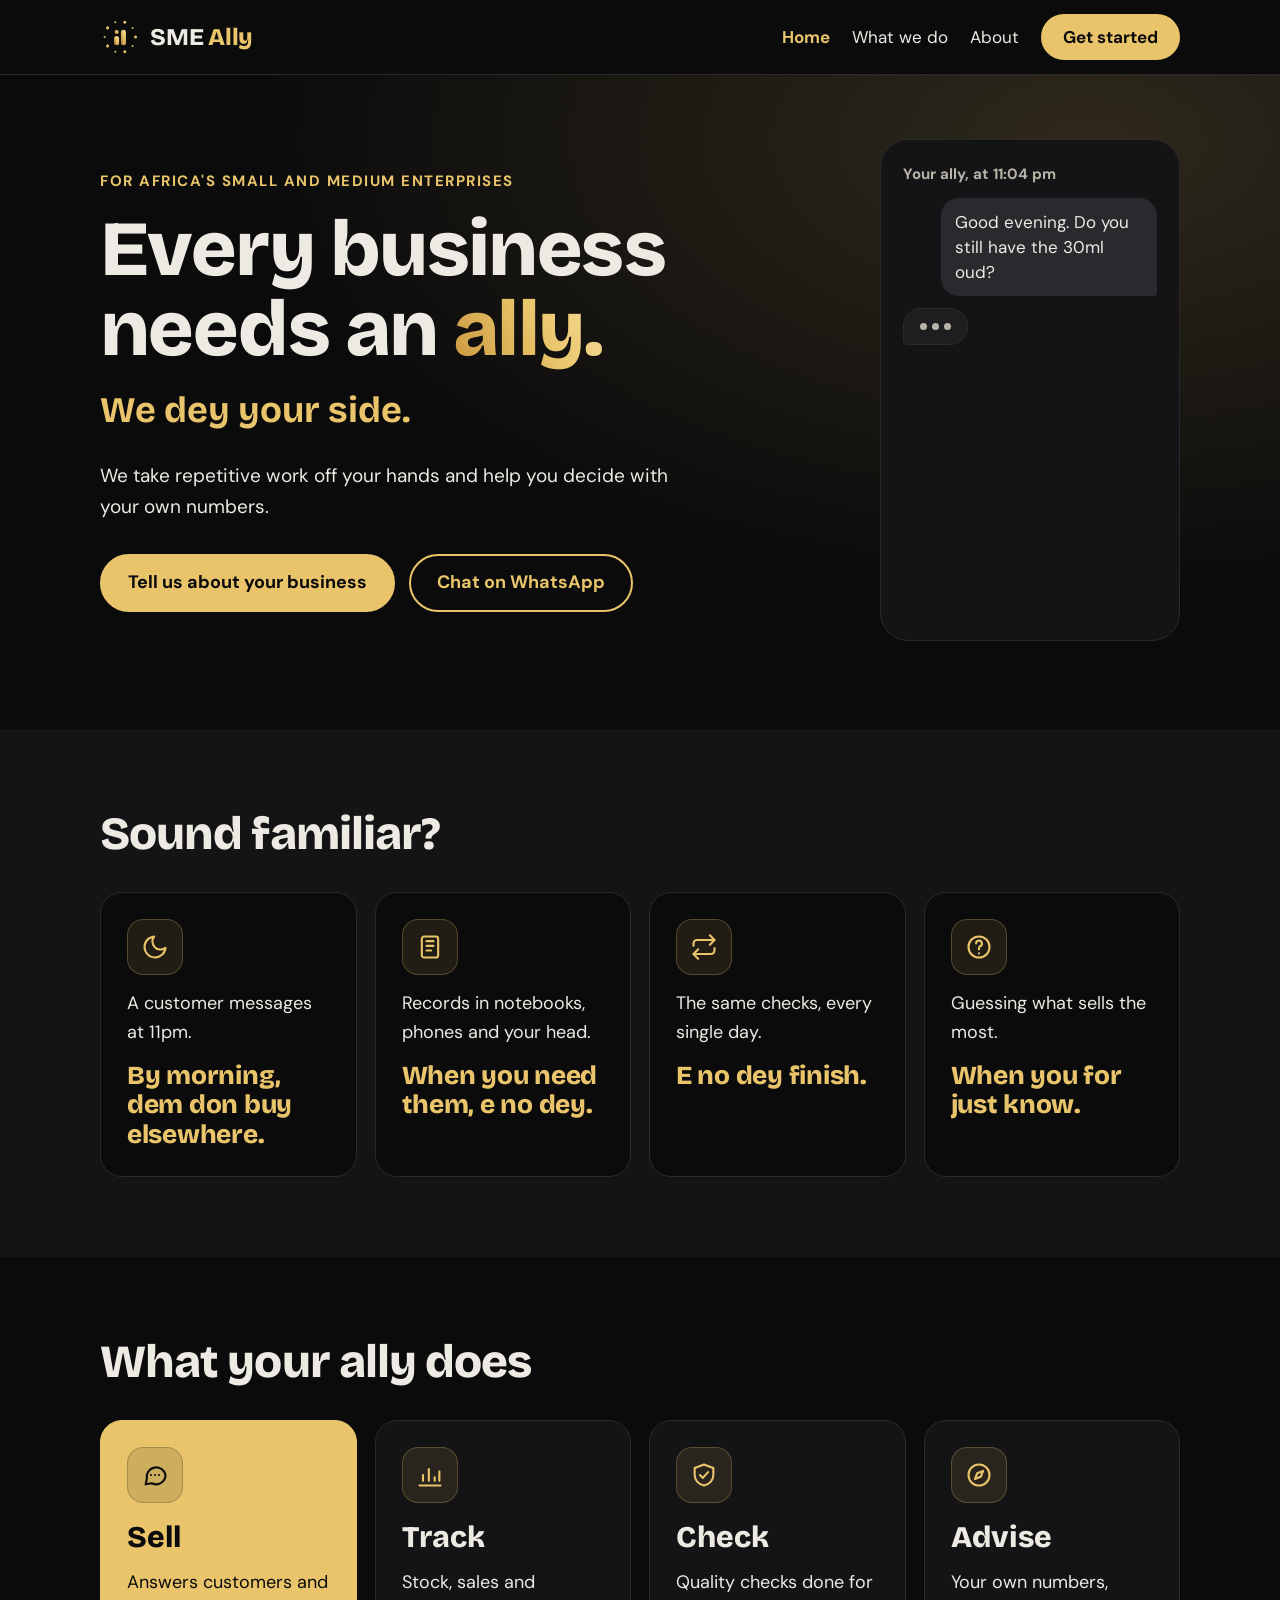
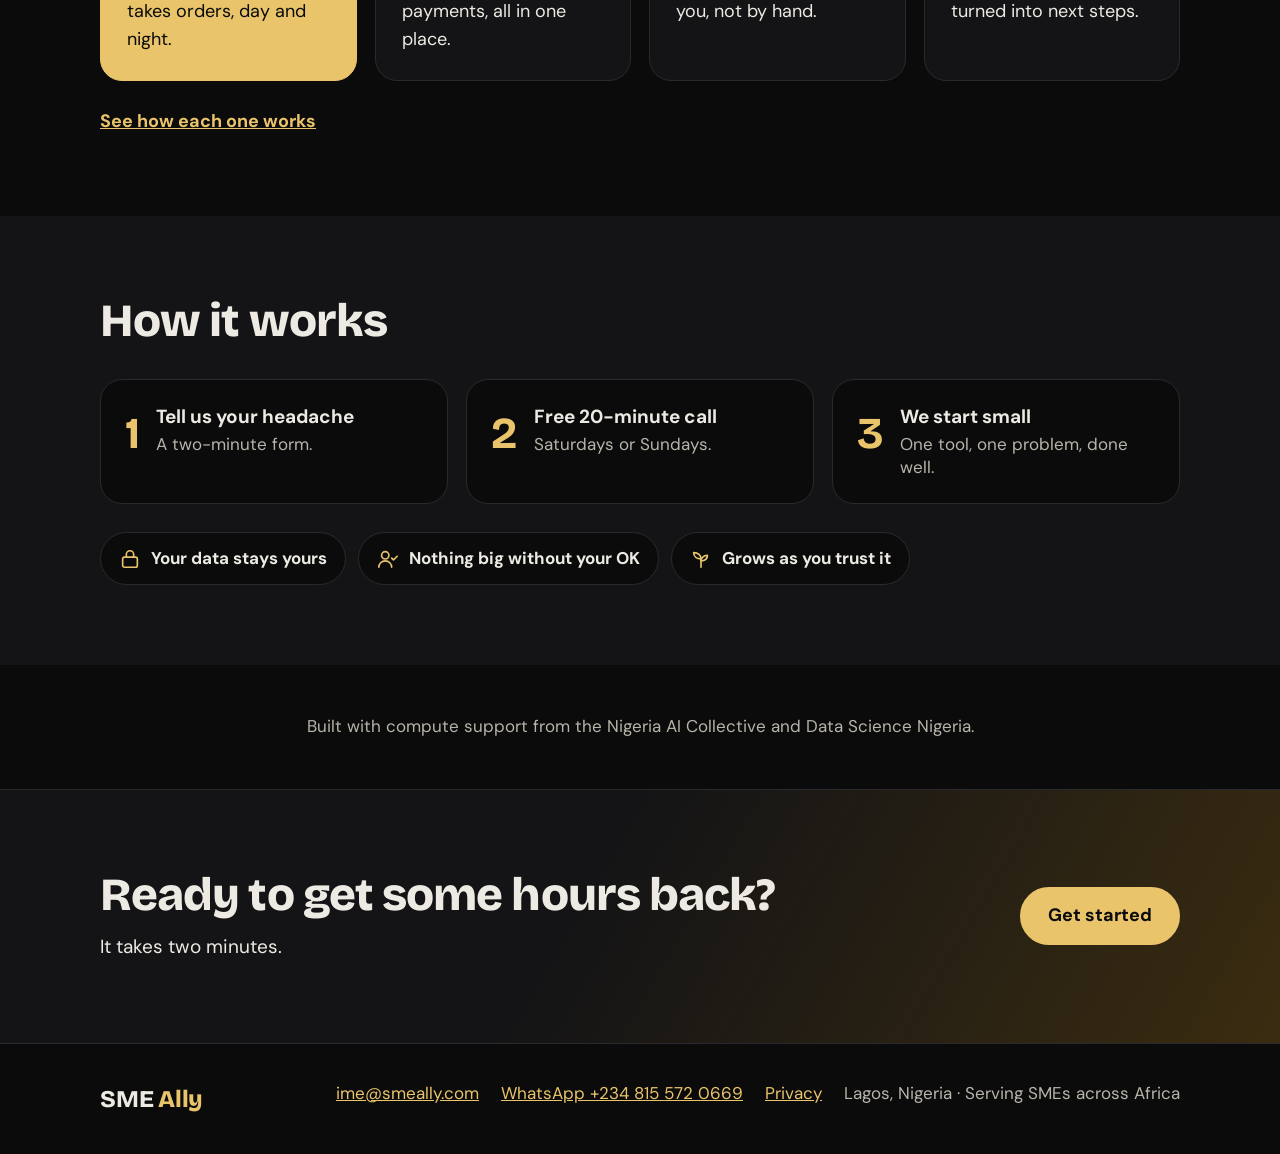
==== commit c5c02c4c: "Fourth upload" ====
--- a/index.html
+++ b/index.html
@@ -49,7 +49,7 @@
 <p class="lead">We take repetitive work off your hands and help you decide with your own numbers.</p>
 <div class="btn-row">
 <a class="btn" href="/start.html">Tell us about your business</a>
-<a class="btn btn-outline" href="https://wa.me/2348155720669">Chat on WhatsApp</a>
+<a class="btn btn-outline" href="https://wa.me/2348155720669?text=Hello%20SME%20Ally%2C%20I%20found%20you%20on%20smeally.com." data-wa>Chat on WhatsApp</a>
 </div>
 </div>
 <div class="hero-side">
@@ -138,12 +138,32 @@
 <span class="brand-name">SME <span>Ally</span></span>
 <div class="footer-links">
 <a href="mailto:ime@smeally.com">ime@smeally.com</a>
-<a href="https://wa.me/2348155720669">WhatsApp +234 815 572 0669</a>
+<a href="https://wa.me/2348155720669?text=Hello%20SME%20Ally%2C%20I%20found%20you%20on%20smeally.com." data-wa>WhatsApp +234 815 572 0669</a>
 <a href="/privacy.html">Privacy</a>
 <span>Lagos, Nigeria · Serving SMEs across Africa</span>
 </div>
 </div>
 </footer>
+<dialog id="wa-dialog" class="wa-dialog" aria-labelledby="wa-title">
+<form id="wa-form" method="dialog" novalidate data-intro="Hello SME Ally, I found you on smeally.com.">
+<button type="button" class="wa-close" id="wa-close" aria-label="Close">&times;</button>
+<p class="eyebrow" style="margin-bottom:8px">Chat on WhatsApp</p>
+<h2 id="wa-title" class="wa-title">Quick hello first</h2>
+<p class="muted" style="margin-top:6px">So we know who you are when your message arrives.</p>
+<div class="field" style="margin-top:20px"><label for="wa-name">Your name</label>
+<input class="input" id="wa-name" name="name" autocomplete="name" placeholder="John Doe" required></div>
+<div class="field" style="margin-top:16px"><label for="wa-biz">Business name</label>
+<input class="input" id="wa-biz" name="business" autocomplete="organization" placeholder="Elixir Haven"></div>
+<div class="field" style="margin-top:16px"><label for="wa-kind">What kind of business is it?</label>
+<input class="input" id="wa-kind" name="kind" placeholder="Perfume shop, salon, catfish farm"></div>
+<div class="field" style="margin-top:16px"><label for="wa-need">What can we help with? <span class="muted" style="font-weight:400">(optional)</span></label>
+<textarea class="input" id="wa-need" name="need" rows="3" placeholder="Say it the way you'd say it to a friend."></textarea></div>
+<p class="error-text" id="wa-error" role="alert" hidden>Please add your name.</p>
+<button class="btn" type="submit" style="margin-top:20px;width:100%">Continue to WhatsApp</button>
+</form>
+</dialog>
+<script src="/js/config.js"></script>
+<script src="/js/wa.js" defer></script>
 <script src="/js/motion.js" defer></script>
 </body>
 </html>
